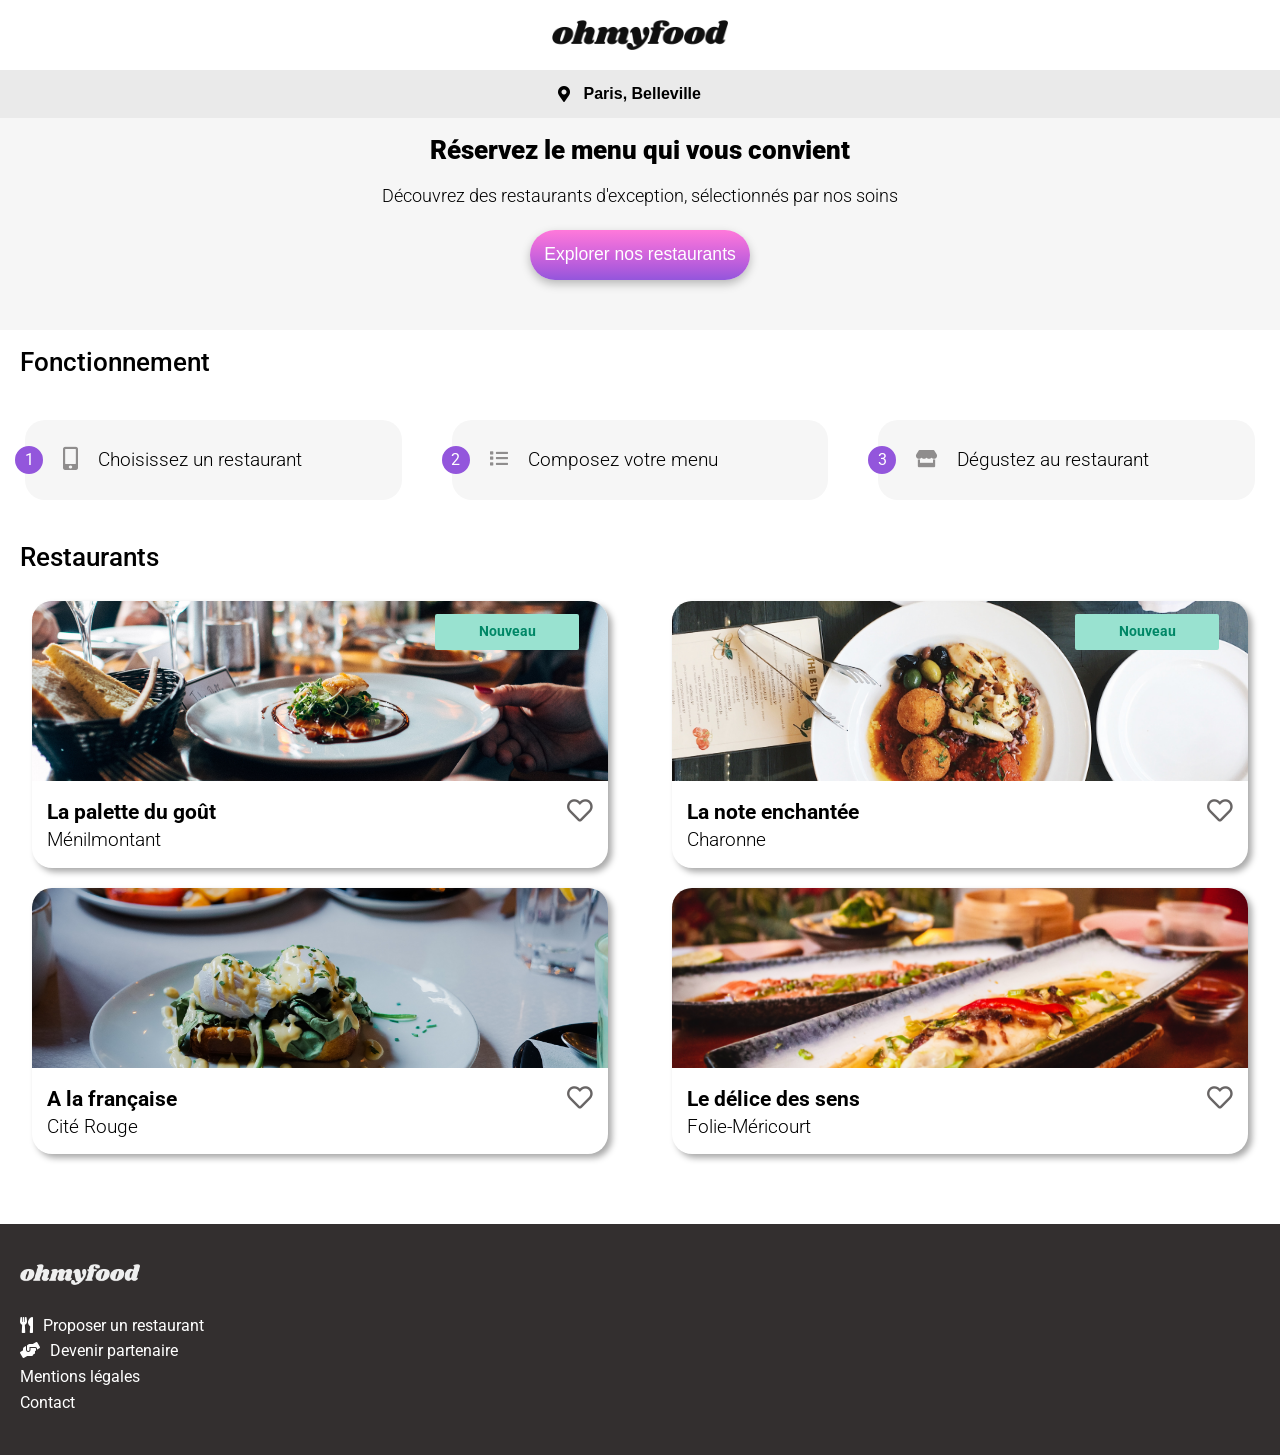
==== index.html @ 9659129e "- Finalisation des retouches de tout les pages - Gestion de la source d'images" ====
<!DOCTYPE html>
<html lang="fr">
  <head>
    <meta charset="UTF-8" />
    <meta name="viewport" content="width=device-width, initial-scale=1.0" />
    <link rel="stylesheet" href="/assets/Index.css" />
    <title>Ohmyfood</title>
    <link rel="preconnect" href="https://fonts.googleapis.com" />
    <link rel="preconnect" href="https://fonts.gstatic.com" crossorigin />
    <link
      href="https://fonts.googleapis.com/css2?family=Roboto:wght@300;400;500;900&display=swap"
      rel="stylesheet"
    />
    <link
      href="https://fonts.googleapis.com/css2?family=Shrikhand&display=swap"
      rel="stylesheet"
    />
    <link
      rel="stylesheet"
      href="https://cdnjs.cloudflare.com/ajax/libs/font-awesome/5.15.3/css/all.min.css"
      integrity="sha512-iBBXm8fW90+nuLcSKlbmrPcLa0OT92xO1BIsZ+ywDWZCvqsWgccV3gFoRBv0z+8dLJgyAHIhR35VZc2oM/gI1w=="
      crossorigin="anonymous"
    />
  </head>

  <body>
    <header>
      <img
        class="logo"
        src="/assets/images/logo/ohmyfood.png"
        alt="logo Ohmyfood"
      />
    </header>

    <main>
      <section id="accueil">
        <div class="maps">
          <span>
            <i class="fas fa-map-marker-alt maps__icon"></i>
          </span>
          <span class="maps__search">
            <input
              type="search"
              name="city"
              value=" Paris, Belleville"
              placeholder="Votre ville"
            />
          </span>
        </div>
        <div class="slogan">
          <h1>Réservez le menu qui vous convient</h1>
          <p>
            Découvrez des restaurants d'exception, sélectionnés par nos soins
          </p>
          <span>
            <button class="slogan__btn">Explorer nos restaurants</button>
          </span>
        </div>
      </section>

      <section id="action">
        <h2>Fonctionnement</h2>
        <ul class="action__item">
          <li>
            <div class="action__number">1</div>
            <div class="action__icon">
              <i class="fas fa-mobile-alt fa-lg"></i>
            </div>
            <p>Choisissez un restaurant</p>
          </li>
          <li>
            <div class="action__number">2</div>
            <div class="action__icon"><i class="fas fa-list"></i></div>
            <p>Composez votre menu</p>
          </li>
          <li>
            <div class="action__number">3</div>
            <div class="action__icon"><i class="fas fa-store"></i></div>
            <p>Dégustez au restaurant</p>
          </li>
        </ul>
      </section>

      <section>
        <div id="menus_restaurant">
          <h2>Restaurants</h2>
          <div class="menus__cartes">
            <div class="card">
              <div class="btn__card">
                <span class="new"> Nouveau </span>
              </div>
              <figure>
                <a href="/menu/menu_palette_du_gout.html">
                  <img
                    src="/assets/images/restaurants/jay-wennington-N_Y88TWmGwA-unsplash.jpg"
                    alt="palette du goût"
                  />
                </a>
                <figcaption>
                  <div class="carte">
                    <h3>La palette du goût</h3>
                    <span><i class="heart far fa-heart"></i></span>
                  </div>
                  <p>Ménilmontant</p>
                </figcaption>
              </figure>
            </div>

            <div class="card">
              <div class="btn__card">
                <span class="new"> Nouveau </span>
              </div>
              <figure>
                <a href="menu/menu_La_note_enchantee.html">
                  <img
                    src="/assets/images/restaurants/stil-u2Lp8tXIcjw-unsplash.jpg"
                    alt="la note enchantée"
                  />
                </a>
                <figcaption>
                  <div class="carte">
                    <h3>La note enchantée</h3>
                    <span> <i class="heart far fa-heart"></i></span>
                  </div>
                  <p>Charonne</p>
                </figcaption>
              </figure>
            </div>

            <div class="card">
              <div class="btn__card"></div>
              <figure>
                <a href="/menu/menu_a_la_francaise.html">
                  <img
                    src="/assets/images/restaurants/toa-heftiba-DQKerTsQwi0-unsplash.jpg"
                    alt="à la française"
                  />
                </a>
                <figcaption>
                  <div class="carte">
                    <h3>A la française</h3>
                    <span><i class="heart far fa-heart"></i></span>
                  </div>
                  <p>Cité Rouge</p>
                </figcaption>
              </figure>
            </div>

            <div class="card">
              <div class="btn__card"></div>
              <figure>
                <a href="menu/menu_le_delice_des_sens.html">
                  <img
                    src="/assets/images/restaurants/louis-hansel-shotsoflouis-qNBGVyOCY8Q-unsplash.jpg"
                    alt="le délice des sens"
                  />
                </a>
                <figcaption>
                  <div class="carte">
                    <h3>Le délice des sens</h3>
                    <span><i class="heart far fa-heart"></i></span>
                  </div>
                  <p>Folie-Méricourt</p>
                </figcaption>
              </figure>
            </div>
          </div>
        </div>
      </section>
    </main>

    <footer>
      <img
        class="logo"
        src="/assets/images/logo/ohmyfood.png"
        alt="logo Restaurant"
      />
      <ul>
        <li>
          <a href="#"><i class="fas fa-utensils"></i>Proposer un restaurant</a>
        </li>
        <li>
          <a href="#"><i class="fas fa-hands-helping"></i>Devenir partenaire</a>
        </li>
        <li><a href="#">Mentions légales</a></li>
        <li>
          <a href="mailto:contact@ohmyfood.com?subject=&body=">Contact</a>
        </li>
      </ul>
    </footer>
  </body>
</html>
---- assets/Index.css ----
@keyframes fadein {
  from {
    opacity: 0;
  }
  to {
    opacity: 1;
  }
}
@keyframes fadeInUp {
  0% {
    opacity: 0;
    transform: translateY(40px);
  }
  100% {
    opacity: 1;
    transform: translateY(0);
  }
}
/* Coloration coeur */
@keyframes heart {
  0% {
    opacity: 0;
  }
  50% {
    opacity: 0.5;
  }
  100% {
    opacity: 1;
  }
}
/* Box sizing*/
* {
  box-sizing: border-box;
  margin: 0;
  padding: 0;
}

/* List*/
ul {
  list-style: none;
}

/*Media*/
img {
  max-width: 100%;
  padding: 0;
}

a {
  text-decoration: none;
  color: black;
  cursor: pointer;
}

/*Polices et size*/
body,
html {
  font-family: "Roboto", sans-serif;
  font-size: 1rem;
  line-height: 1.6rem;
  font-weight: 400;
}

h1 {
  font-weight: 900;
  font-size: 1.6rem;
  padding: 20px 40px;
}

h2 {
  font-weight: 500;
  font-size: 1.6rem;
  padding: 20px 20px;
}

figcaption,
p {
  font-family: "Roboto";
  font-size: 1.2em;
  font-weight: 300;
}

h3 {
  font-family: "Roboto";
  font-size: 1.3rem;
  font-weight: 700;
}

p {
  font-size: 1.2rem;
}

.num {
  font-weight: bold;
}

/*Code couleur*/
/* font */
/* Margin */
/* MediaQuery*/

header {
  width: 100%;
  margin-top: 20px;
  margin-bottom: 20px;
  display: flex;
  justify-content: center;
  align-items: center;
}
header .logo {
  height: 1.9rem;
}

.maps {
  background: #eaeaea;
  display: flex;
  justify-content: center;
  flex: 1;
  align-items: center;
}
.maps__icon {
  width: 15px;
}
.maps__search input {
  width: 150px;
  border: none;
  outline: none;
  background-color: #eaeaea;
  font-size: 1rem;
  padding: 15px 0px 15px 0px;
  text-align: center;
  font-weight: bold;
}

#accueil {
  background: #f6f6f6;
  width: 100%;
}

.slogan {
  text-align: center;
}
.slogan p {
  font-size: 1.1em;
}
.slogan__btn {
  background: linear-gradient(
    to bottom,
    #ff79da,
    #e86edb,
    #cf64dc,
    #b35cdc,
    #9356dc
  );
  border: 1px solid transparent;
  border-radius: 30px;
  color: white;
  width: 220px;
  height: 50px;
  font-size: 1.1rem;
  border: none;
  cursor: pointer;
  font-weight: 500;
  box-shadow: 0px 4px 10px 0px #00000040;
  margin: 20px 0 50px;
}
.slogan button:hover {
  background-color: #ae80e5;
  background-blend-mode: lighten;
  box-shadow: 4px 4px 10px 4px #00000040;
}

.action h2 {
  padding: 40px 0 10px 20px;
}
@media screen and (min-width: 768px) {
  .action h2 {
    text-align: center;
  }
}
.action ul {
  margin: 20px auto;
}
@media screen and (min-width: 1400px) {
  .action ul {
    justify-content: space-between;
    max-width: 1400px;
  }
}
.action p {
  font-weight: bold;
  font-size: 1.1rem;
}
.action__item li:hover {
  cursor: pointer;
}
.action__item li:hover .action__icon {
  color: #9356dc;
}
.action__item li {
  width: 90%;
  height: 80px;
  display: flex;
  justify-content: flex-start;
  flex: 1;
  flex-direction: row;
  align-items: center;
  margin: 25px;
  border-radius: 20px;
  background: #f6f6f6;
}
.action__icon {
  margin-left: 10px;
  margin-right: 20px;
  color: #8f8d8d;
  font-size: 1.1em;
}
.action__number {
  display: flex;
  justify-content: center;
  align-items: center;
  background: #9356dc;
  color: #fff;
  border-radius: 50%;
  border: 2px solid #9356dc;
  width: 28px;
  height: 28px;
  position: relative;
  right: 10px;
}
@media screen and (min-width: 768px) {
  .action__item {
    display: flex;
    align-items: center;
  }
}

.menus_restaurant {
  background: #f2f2f2;
  display: flex;
  flex: 1;
  flex-direction: column;
  padding-bottom: 30px;
}
.menus_restaurant h2 {
  padding-top: 45px;
}
.menus_restaurant p {
  font-size: 1.1rem;
}
@media screen and (min-width: 768px) {
  .menus_restaurant {
    align-items: center;
  }
}

@media screen and (min-width: 768px) {
  .menus__cartes {
    display: flex;
    flex-wrap: wrap;
    justify-content: space-around;
  }
}
@media screen and (min-width: 1900px) {
  .menus__cartes {
    flex-wrap: wrap;
    max-width: 1400px;
  }
}

.card {
  border-radius: 20px;
  box-shadow: 4px 4px 6px #aaa;
  margin: 10px;
  position: relative;
  background: #fff;
}
@media screen and (min-width: 768px) {
  .card {
    width: 75vw;
  }
}
@media screen and (min-width: 1024px) {
  .card {
    max-width: 45vw;
    padding: 0;
    margin: 10px;
  }
}
@media screen and (min-width: 1400px) {
  .card {
    max-width: 640px;
  }
}
.card img {
  object-fit: cover;
  border-top-left-radius: 20px;
  border-top-right-radius: 20px;
  width: 100%;
  height: 100%;
  max-height: 180px;
}
.card .new {
  color: #008766;
  background: #99e2d0;
  border: 5px solid #99e2d0;
  border-radius: 2px;
  position: absolute;
  right: 5%;
  top: 5%;
  font-weight: bold;
  font-size: 14px;
  width: 25%;
  text-align: center;
  animation: clignote 2s linear infinite;
}

.carte {
  display: flex;
  justify-content: space-between;
  flex: 1;
  align-items: center;
}
.carte .heart {
  color: #686565;
  font-size: 1.6rem;
}
.carte .heart:hover {
  cursor: pointer;
  animation: heart 3s infinite;
  background: linear-gradient(
    to bottom,
    #ff79da,
    #e86edb,
    #cf64dc,
    #b35cdc,
    #9356dc
  );
  background-clip: text;
  -webkit-background-clip: text;
  -webkit-text-fill-color: transparent;
  font-weight: bold;
}

.card figure {
  width: 100%;
  margin: 0px;
}
.card figure:hover {
  background-blend-mode: lighten;
  box-shadow: 2px 6px 20px #999999;
  border-radius: 20px;
}

.card figcaption {
  padding: 10px 15px 15px 15px;
}

footer {
  background-color: #332f2f;
  margin-top: 45px;
  padding-left: 20px;
  padding-top: 40px;
  padding-bottom: 20px;
  margin-top: 60px;
}
footer img {
  height: 1.3rem;
  filter: invert(100%);
}
footer ul {
  margin: 20px auto;
}
footer li {
  list-style-type: none;
}
footer a {
  color: white;
  text-decoration: none;
}
footer i {
  margin-right: 10px;
}

/*Header logo idem home +fleche retour Menu*/
header i {
  position: absolute;
  left: 1rem;
  margin-top: -5px;
}

/*Main Menu*/
.header__img img {
  object-fit: cover;
  width: 100%;
  height: 250px;
}

/* Titre Menu*/
.menus__title {
  font-family: Shrikhand, sans-serif;
  font-size: 0.8rem;
  text-align: left;
  display: flex;
  justify-content: space-between;
  flex: 1;
  align-items: center;
  padding: 10px 20px 10px 0;
}
@media screen and (min-width: 1024px) {
  .menus__title {
    justify-content: center;
  }
}
.menus__title .heart {
  color: #686565;
  font-size: 1.6rem;
}
.menus__title .heart:hover {
  cursor: pointer;
  animation: heart 3s infinite;
  background: linear-gradient(
    to bottom,
    #ff79da,
    #e86edb,
    #cf64dc,
    #b35cdc,
    #9356dc
  );
  background-clip: text;
  -webkit-background-clip: text;
  -webkit-text-fill-color: transparent;
  font-weight: bold;
}

/* Carte menu*/
.main__menu {
  background-color: #f6f6f6;
  border-top-left-radius: 25px;
  border-top-right-radius: 25px;
  width: 100%;
  position: relative;
  margin-top: -50px;
}

@media screen and (min-width: 1024px) {
  .full__menu {
    display: flex;
    justify-content: space-around;
    align-items: center;
  }
}

.menu__title {
  margin-top: 20px;
}
.menu__title ::after {
  content: "";
  display: block;
  margin-top: 5px;
  width: 2rem;
  height: 0.2rem;
  background-color: #99e2d0;
  animation: progress 2s;
  animation-fill-mode: both;
}

.meals {
  background-color: #fff;
  border-radius: 15px;
  margin: 10px;
  padding: 10px;
  box-shadow: 4px 4px 6px #aaa;
  position: relative;
  cursor: pointer;
  white-space: nowrap;
  text-overflow: ellipsis;
  overflow: hidden;
  transition: padding-right 450ms ease-in-out;
}
.meals h4 {
  font-family: "Roboto";
  font-size: 1rem;
  overflow: hidden;
  text-overflow: ellipsis;
}
.meals p {
  font-size: 0.8rem;
}
.meals:hover {
  padding-right: 75px;
  box-shadow: 5px 5px 5px #000;
}
.meals:hover .cross {
  opacity: 1;
  transform: translate(-50px);
}
.meals:hover .fa-check-circle {
  animation: rotate 2s;
}
@media screen and (min-width: 1024px) {
  .meals {
    width: 300px;
  }
}

.delay1 {
  animation: fadeInUp 1s ease-in-out;
}

.delay2 {
  animation: fadeInUp 2s ease-in-out;
}

.delay3 {
  animation: fadeInUp 3s ease-in-out;
}

.delay4 {
  animation: fadeInUp 4s ease-in-out;
}

.full__menu h3 {
  text-transform: uppercase;
  font-weight: lighter;
  padding-left: 15px;
  margin-top: 10px;
}

.cross {
  display: flex;
  justify-content: center;
  flex: 1;
  align-items: center;
  background-color: #99e2d0;
  width: 50px;
  height: 69px;
  border-top-right-radius: 15px;
  border-bottom-right-radius: 15px;
  position: absolute;
  padding: 20px;
  right: -50px;
  top: 0;
  opacity: 0;
  transition: transform 330ms ease-in-out;
}
.cross .fa-check-circle {
  color: #fff;
  transition: transform 500ms ease-in-out;
}

.last__line {
  display: flex;
  justify-content: space-between;
  align-items: center;
  line-height: 1.2em;
}

.last__line p {
  margin: 0;
  white-space: nowrap;
  text-overflow: ellipsis;
  overflow: hidden;
}
@media screen and (min-width: 1400px) {
  .last__line p {
    padding-right: 20px;
  }
}

.last__line span {
  margin-right: 2px;
}

.btn__order button {
  background: linear-gradient(
    to bottom,
    #ff79da,
    #e86edb,
    #cf64dc,
    #b35cdc,
    #9356dc
  );
  border: 1px solid transparent;
  border-radius: 30px;
  color: white;
  width: 220px;
  height: 50px;
  font-size: 1.1rem;
  border: none;
  cursor: pointer;
  font-weight: 500;
  box-shadow: 4px 4px 6px #332f2f;
  text-align: center;
  margin: 30px 0;
}
@media screen and (min-width: 1400px) {
  .btn__order button {
    max-width: 200px;
  }
}
.btn__order button:hover {
  background-color: #ae80e5;
  background-blend-mode: lighten;
  box-shadow: 11px 9px 11px #000;
}

.btn__order {
  display: flex;
  justify-content: center;
}

footer {
  background-color: #332f2f;
  margin-top: 45px;
  padding-left: 20px;
  padding-top: 40px;
  padding-bottom: 20px;
  margin-top: 60px;
}
footer img {
  height: 1.3rem;
  filter: invert(100%);
}
footer ul {
  margin: 20px auto;
}
footer li {
  list-style-type: none;
}
footer a {
  color: white;
  text-decoration: none;
}
footer i {
  margin-right: 10px;
}
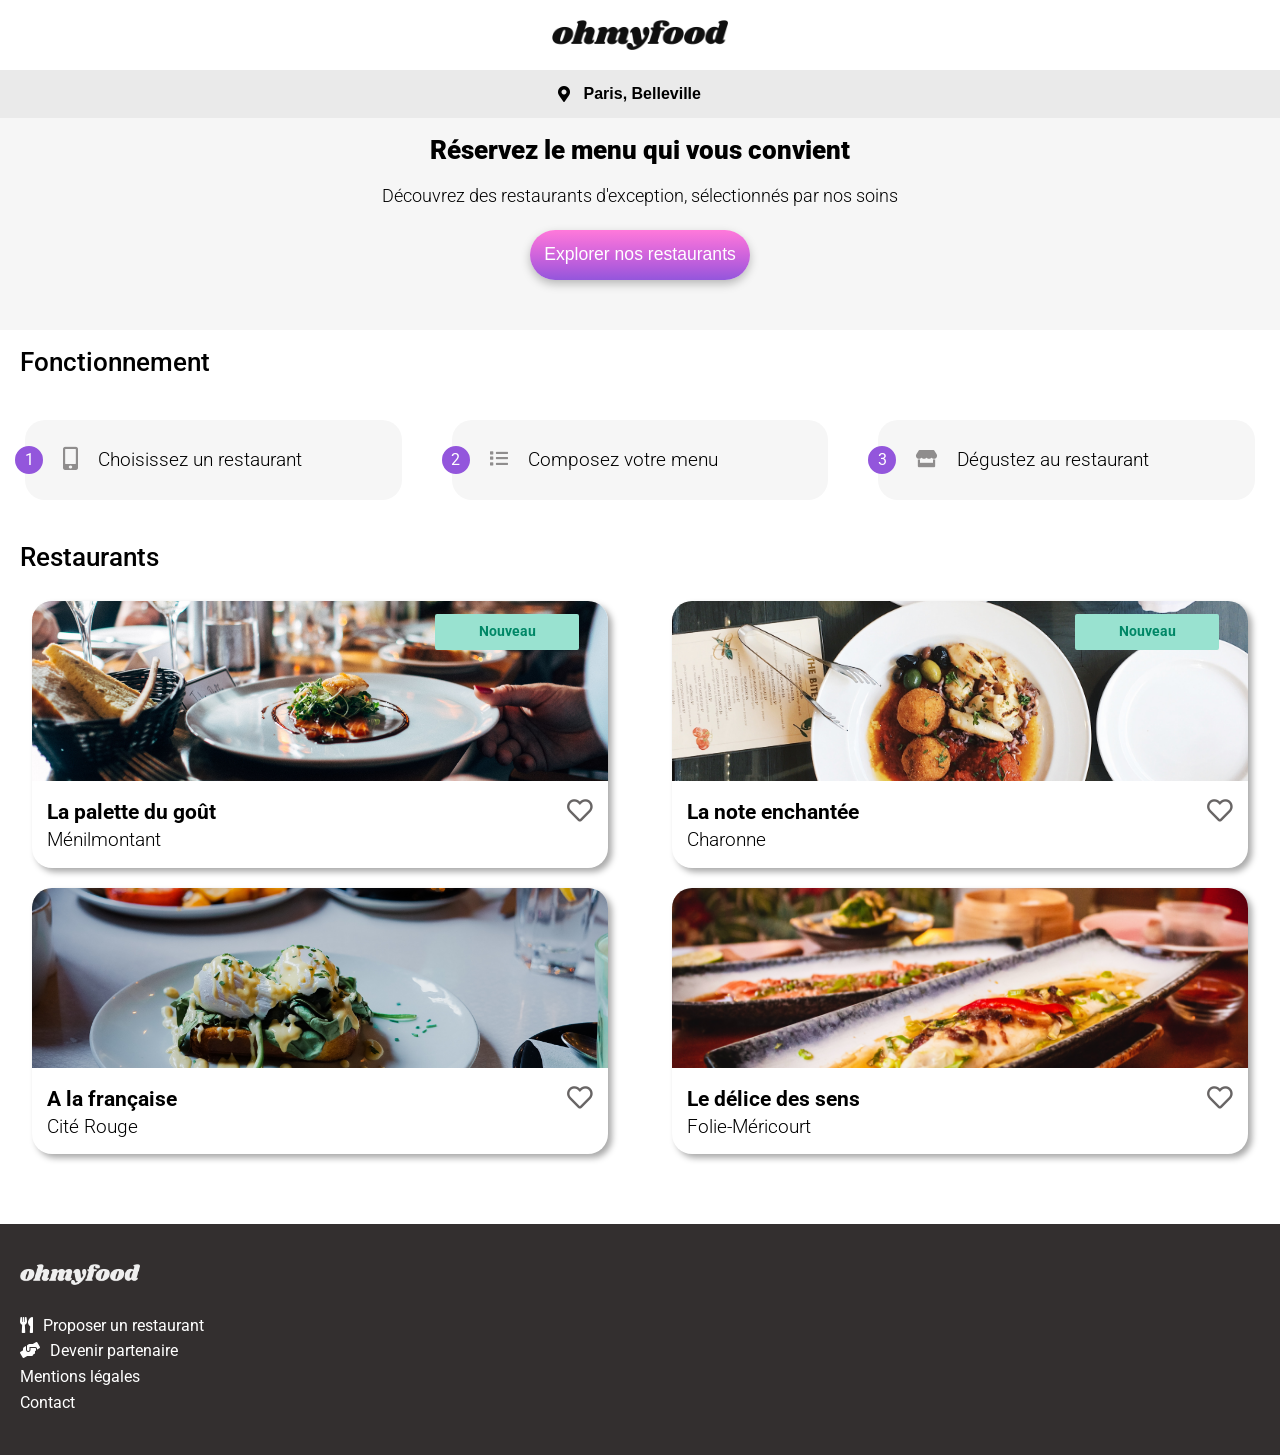
==== commit 86cd33cd: "page de chargement" ====
--- a/index.html
+++ b/index.html
@@ -24,169 +24,178 @@
   </head>
 
   <body>
-    <header>
-      <img
-        class="logo"
-        src="/assets/images/logo/ohmyfood.png"
-        alt="logo Ohmyfood"
-      />
-    </header>
-
-    <main>
-      <section id="accueil">
-        <div class="maps">
-          <span>
-            <i class="fas fa-map-marker-alt maps__icon"></i>
-          </span>
-          <span class="maps__search">
-            <input
-              type="search"
-              name="city"
-              value=" Paris, Belleville"
-              placeholder="Votre ville"
-            />
-          </span>
-        </div>
-        <div class="slogan">
-          <h1>Réservez le menu qui vous convient</h1>
-          <p>
-            Découvrez des restaurants d'exception, sélectionnés par nos soins
-          </p>
-          <span>
-            <button class="slogan__btn">Explorer nos restaurants</button>
-          </span>
-        </div>
-      </section>
-
-      <section id="action">
-        <h2>Fonctionnement</h2>
-        <ul class="action__item">
+    <div class="chargement-content">
+      <div class="chargement"></div>
+    </div>
+    <div class="content">
+      <header>
+        <img
+          class="logo"
+          src="/assets/images/logo/ohmyfood.png"
+          alt="logo Ohmyfood"
+        />
+      </header>
+
+      <main>
+        <section id="accueil">
+          <div class="maps">
+            <span>
+              <i class="fas fa-map-marker-alt maps__icon"></i>
+            </span>
+            <span class="maps__search">
+              <input
+                type="search"
+                name="city"
+                value=" Paris, Belleville"
+                placeholder="Votre ville"
+              />
+            </span>
+          </div>
+          <div class="slogan">
+            <h1>Réservez le menu qui vous convient</h1>
+            <p>
+              Découvrez des restaurants d'exception, sélectionnés par nos soins
+            </p>
+            <span>
+              <button class="slogan__btn">Explorer nos restaurants</button>
+            </span>
+          </div>
+        </section>
+
+        <section id="action">
+          <h2>Fonctionnement</h2>
+          <ul class="action__item">
+            <li>
+              <div class="action__number">1</div>
+              <div class="action__icon">
+                <i class="fas fa-mobile-alt fa-lg"></i>
+              </div>
+              <p>Choisissez un restaurant</p>
+            </li>
+            <li>
+              <div class="action__number">2</div>
+              <div class="action__icon"><i class="fas fa-list"></i></div>
+              <p>Composez votre menu</p>
+            </li>
+            <li>
+              <div class="action__number">3</div>
+              <div class="action__icon"><i class="fas fa-store"></i></div>
+              <p>Dégustez au restaurant</p>
+            </li>
+          </ul>
+        </section>
+
+        <section>
+          <div id="menus_restaurant">
+            <h2>Restaurants</h2>
+            <div class="menus__cartes">
+              <div class="card">
+                <div class="btn__card">
+                  <span class="new"> Nouveau </span>
+                </div>
+                <figure>
+                  <a href="/menu/menu_palette_du_gout.html">
+                    <img
+                      src="/assets/images/restaurants/jay-wennington-N_Y88TWmGwA-unsplash.jpg"
+                      alt="palette du goût"
+                    />
+                  </a>
+                  <figcaption>
+                    <div class="carte">
+                      <h3>La palette du goût</h3>
+                      <span><i class="heart far fa-heart"></i></span>
+                    </div>
+                    <p>Ménilmontant</p>
+                  </figcaption>
+                </figure>
+              </div>
+
+              <div class="card">
+                <div class="btn__card">
+                  <span class="new"> Nouveau </span>
+                </div>
+                <figure>
+                  <a href="menu/menu_La_note_enchantee.html">
+                    <img
+                      src="/assets/images/restaurants/stil-u2Lp8tXIcjw-unsplash.jpg"
+                      alt="la note enchantée"
+                    />
+                  </a>
+                  <figcaption>
+                    <div class="carte">
+                      <h3>La note enchantée</h3>
+                      <span> <i class="heart far fa-heart"></i></span>
+                    </div>
+                    <p>Charonne</p>
+                  </figcaption>
+                </figure>
+              </div>
+
+              <div class="card">
+                <div class="btn__card"></div>
+                <figure>
+                  <a href="/menu/menu_a_la_francaise.html">
+                    <img
+                      src="/assets/images/restaurants/toa-heftiba-DQKerTsQwi0-unsplash.jpg"
+                      alt="à la française"
+                    />
+                  </a>
+                  <figcaption>
+                    <div class="carte">
+                      <h3>A la française</h3>
+                      <span><i class="heart far fa-heart"></i></span>
+                    </div>
+                    <p>Cité Rouge</p>
+                  </figcaption>
+                </figure>
+              </div>
+
+              <div class="card">
+                <div class="btn__card"></div>
+                <figure>
+                  <a href="menu/menu_le_delice_des_sens.html">
+                    <img
+                      src="/assets/images/restaurants/louis-hansel-shotsoflouis-qNBGVyOCY8Q-unsplash.jpg"
+                      alt="le délice des sens"
+                    />
+                  </a>
+                  <figcaption>
+                    <div class="carte">
+                      <h3>Le délice des sens</h3>
+                      <span><i class="heart far fa-heart"></i></span>
+                    </div>
+                    <p>Folie-Méricourt</p>
+                  </figcaption>
+                </figure>
+              </div>
+            </div>
+          </div>
+        </section>
+      </main>
+
+      <footer>
+        <img
+          class="logo"
+          src="/assets/images/logo/ohmyfood.png"
+          alt="logo Restaurant"
+        />
+        <ul>
           <li>
-            <div class="action__number">1</div>
-            <div class="action__icon">
-              <i class="fas fa-mobile-alt fa-lg"></i>
-            </div>
-            <p>Choisissez un restaurant</p>
+            <a href="#"
+              ><i class="fas fa-utensils"></i>Proposer un restaurant</a
+            >
           </li>
           <li>
-            <div class="action__number">2</div>
-            <div class="action__icon"><i class="fas fa-list"></i></div>
-            <p>Composez votre menu</p>
+            <a href="#"
+              ><i class="fas fa-hands-helping"></i>Devenir partenaire</a
+            >
           </li>
+          <li><a href="#">Mentions légales</a></li>
           <li>
-            <div class="action__number">3</div>
-            <div class="action__icon"><i class="fas fa-store"></i></div>
-            <p>Dégustez au restaurant</p>
+            <a href="mailto:contact@ohmyfood.com?subject=&body=">Contact</a>
           </li>
         </ul>
-      </section>
-
-      <section>
-        <div id="menus_restaurant">
-          <h2>Restaurants</h2>
-          <div class="menus__cartes">
-            <div class="card">
-              <div class="btn__card">
-                <span class="new"> Nouveau </span>
-              </div>
-              <figure>
-                <a href="/menu/menu_palette_du_gout.html">
-                  <img
-                    src="/assets/images/restaurants/jay-wennington-N_Y88TWmGwA-unsplash.jpg"
-                    alt="palette du goût"
-                  />
-                </a>
-                <figcaption>
-                  <div class="carte">
-                    <h3>La palette du goût</h3>
-                    <span><i class="heart far fa-heart"></i></span>
-                  </div>
-                  <p>Ménilmontant</p>
-                </figcaption>
-              </figure>
-            </div>
-
-            <div class="card">
-              <div class="btn__card">
-                <span class="new"> Nouveau </span>
-              </div>
-              <figure>
-                <a href="menu/menu_La_note_enchantee.html">
-                  <img
-                    src="/assets/images/restaurants/stil-u2Lp8tXIcjw-unsplash.jpg"
-                    alt="la note enchantée"
-                  />
-                </a>
-                <figcaption>
-                  <div class="carte">
-                    <h3>La note enchantée</h3>
-                    <span> <i class="heart far fa-heart"></i></span>
-                  </div>
-                  <p>Charonne</p>
-                </figcaption>
-              </figure>
-            </div>
-
-            <div class="card">
-              <div class="btn__card"></div>
-              <figure>
-                <a href="/menu/menu_a_la_francaise.html">
-                  <img
-                    src="/assets/images/restaurants/toa-heftiba-DQKerTsQwi0-unsplash.jpg"
-                    alt="à la française"
-                  />
-                </a>
-                <figcaption>
-                  <div class="carte">
-                    <h3>A la française</h3>
-                    <span><i class="heart far fa-heart"></i></span>
-                  </div>
-                  <p>Cité Rouge</p>
-                </figcaption>
-              </figure>
-            </div>
-
-            <div class="card">
-              <div class="btn__card"></div>
-              <figure>
-                <a href="menu/menu_le_delice_des_sens.html">
-                  <img
-                    src="/assets/images/restaurants/louis-hansel-shotsoflouis-qNBGVyOCY8Q-unsplash.jpg"
-                    alt="le délice des sens"
-                  />
-                </a>
-                <figcaption>
-                  <div class="carte">
-                    <h3>Le délice des sens</h3>
-                    <span><i class="heart far fa-heart"></i></span>
-                  </div>
-                  <p>Folie-Méricourt</p>
-                </figcaption>
-              </figure>
-            </div>
-          </div>
-        </div>
-      </section>
-    </main>
-
-    <footer>
-      <img
-        class="logo"
-        src="/assets/images/logo/ohmyfood.png"
-        alt="logo Restaurant"
-      />
-      <ul>
-        <li>
-          <a href="#"><i class="fas fa-utensils"></i>Proposer un restaurant</a>
-        </li>
-        <li>
-          <a href="#"><i class="fas fa-hands-helping"></i>Devenir partenaire</a>
-        </li>
-        <li><a href="#">Mentions légales</a></li>
-        <li>
-          <a href="mailto:contact@ohmyfood.com?subject=&body=">Contact</a>
-        </li>
-      </ul>
-    </footer>
+      </footer>
+    </div>
   </body>
 </html>
--- a/assets/Index.css
+++ b/assets/Index.css
@@ -635,3 +635,59 @@
 footer i {
   margin-right: 10px;
 }
+
+.chargement-content {
+  position: fixed;
+  top: 0;
+  left: 0;
+  width: 100%;
+  height: 100%;
+  display: flex;
+  justify-content: center;
+  align-items: center;
+  background-color: #ffffff;
+  z-index: 100;
+  animation: fadeOut 4s forwards;
+}
+
+.chargement {
+  width: 50px;
+  height: 50px;
+  border: 5px solid #ccc;
+  border-top: 5px solid #3498db;
+  border-radius: 50%;
+  animation: spin 1s linear infinite;
+}
+
+.content {
+  opacity: 0;
+  animation: fadeIn 0.5s 3s forwards;
+}
+
+@keyframes spin {
+  0% {
+    transform: rotate(0deg);
+  }
+  100% {
+    transform: rotate(360deg);
+  }
+}
+
+@keyframes fadeOut {
+  0% {
+    opacity: 1;
+  }
+  100% {
+    opacity: 0;
+    visibility: hidden;
+  }
+}
+
+@keyframes fadeIn {
+  0% {
+    opacity: 0;
+  }
+  100% {
+    opacity: 1;
+  }
+}
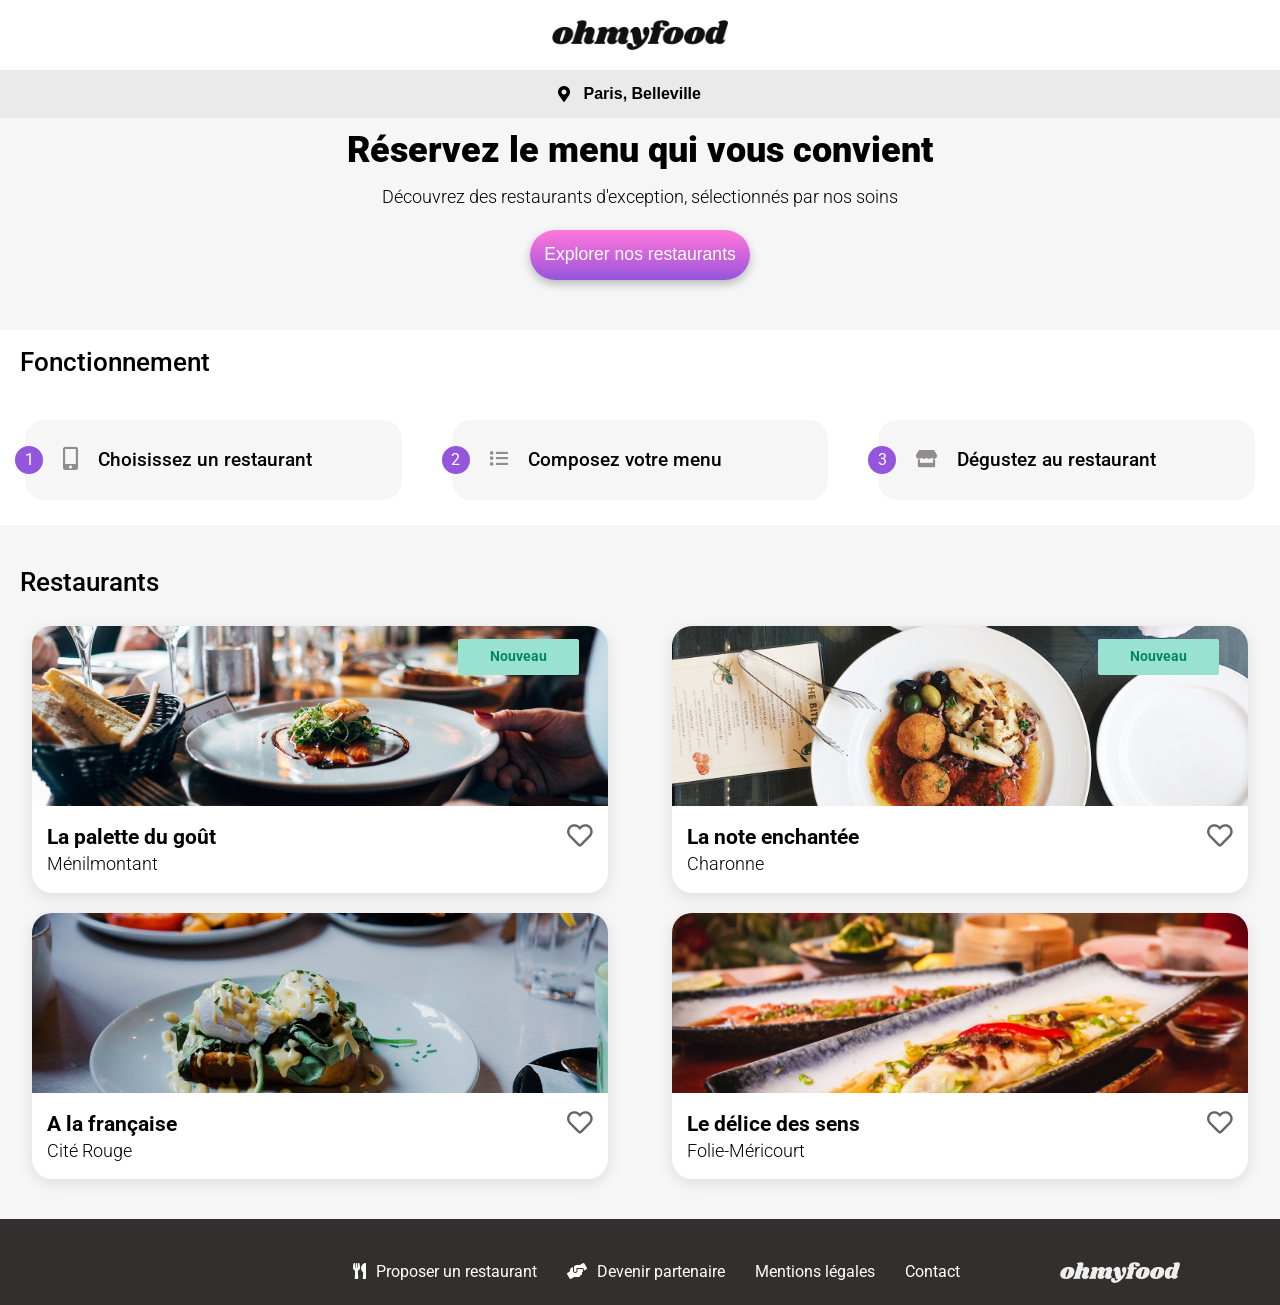
==== commit 5230511c: "test gitpages" ====
--- a/index.html
+++ b/index.html
@@ -3,7 +3,7 @@
   <head>
     <meta charset="UTF-8" />
     <meta name="viewport" content="width=device-width, initial-scale=1.0" />
-    <link rel="stylesheet" href="/assets/Index.css" />
+    <link rel="stylesheet" href="./assets/Index.css" />
     <title>Ohmyfood</title>
     <link rel="preconnect" href="https://fonts.googleapis.com" />
     <link rel="preconnect" href="https://fonts.gstatic.com" crossorigin />
@@ -94,9 +94,9 @@
                   <span class="new"> Nouveau </span>
                 </div>
                 <figure>
-                  <a href="/menu/menu_palette_du_gout.html">
-                    <img
-                      src="/assets/images/restaurants/jay-wennington-N_Y88TWmGwA-unsplash.jpg"
+                  <a href="/menu/menupalette.html">
+                    <img
+                      src="./assets/images/restaurants/jay-wennington-N_Y88TWmGwA-unsplash.jpg"
                       alt="palette du goût"
                     />
                   </a>
--- a/assets/Index.css
+++ b/assets/Index.css
@@ -9,7 +9,7 @@
 @keyframes fadeInUp {
   0% {
     opacity: 0;
-    transform: translateY(40px);
+    transform: translateY(-40px);
   }
   100% {
     opacity: 1;
@@ -20,9 +20,6 @@
 @keyframes heart {
   0% {
     opacity: 0;
-  }
-  50% {
-    opacity: 0.5;
   }
   100% {
     opacity: 1;
@@ -63,7 +60,7 @@
 
 h1 {
   font-weight: 900;
-  font-size: 1.6rem;
+  font-size: 36px;
   padding: 20px 40px;
 }
 
@@ -141,7 +138,7 @@
   text-align: center;
 }
 .slogan p {
-  font-size: 1.1em;
+  font-size: 18px;
 }
 .slogan__btn {
   background: linear-gradient(
@@ -170,6 +167,13 @@
   box-shadow: 4px 4px 10px 4px #00000040;
 }
 
+#action {
+  width: 100%;
+}
+#action p {
+  font-weight: 500;
+}
+
 .action h2 {
   padding: 40px 0 10px 20px;
 }
@@ -234,18 +238,27 @@
     align-items: center;
   }
 }
-
-.menus_restaurant {
-  background: #f2f2f2;
-  display: flex;
-  flex: 1;
+@media screen and (max-width: 768px) {
+  .menus__cartes {
+    display: flex;
+    flex-direction: column;
+    gap: 5px;
+  }
+  h1 {
+    font-size: 24px;
+  }
+}
+
+#menus_restaurant {
+  background: #f6f6f6;
+  display: flex;
   flex-direction: column;
-  padding-bottom: 30px;
-}
-.menus_restaurant h2 {
+  padding-bottom: 80px;
+}
+#menus_restaurant h2 {
   padding-top: 45px;
 }
-.menus_restaurant p {
+#menus_restaurant p {
   font-size: 1.1rem;
 }
 @media screen and (min-width: 768px) {
@@ -264,13 +277,12 @@
 @media screen and (min-width: 1900px) {
   .menus__cartes {
     flex-wrap: wrap;
-    max-width: 1400px;
   }
 }
 
 .card {
   border-radius: 20px;
-  box-shadow: 4px 4px 6px #aaa;
+  box-shadow: 0px 4.01px 15.04px 0px #0000001a;
   margin: 10px;
   position: relative;
   background: #fff;
@@ -285,6 +297,12 @@
     max-width: 45vw;
     padding: 0;
     margin: 10px;
+  }
+}
+
+@media screen and (max-width: 1024px) {
+  .full__menu h3 {
+    padding-left: 15px;
   }
 }
 @media screen and (min-width: 1400px) {
@@ -310,7 +328,7 @@
   top: 5%;
   font-weight: bold;
   font-size: 14px;
-  width: 25%;
+  width: 21%;
   text-align: center;
   animation: clignote 2s linear infinite;
 }
@@ -348,7 +366,7 @@
 }
 .card figure:hover {
   background-blend-mode: lighten;
-  box-shadow: 2px 6px 20px #999999;
+  box-shadow: 4px 4px 6px #aaa;
   border-radius: 20px;
 }
 
@@ -356,20 +374,10 @@
   padding: 10px 15px 15px 15px;
 }
 
-footer {
-  background-color: #332f2f;
-  margin-top: 45px;
-  padding-left: 20px;
-  padding-top: 40px;
-  padding-bottom: 20px;
-  margin-top: 60px;
-}
 footer img {
   height: 1.3rem;
   filter: invert(100%);
-}
-footer ul {
-  margin: 20px auto;
+  margin-bottom: 20px;
 }
 footer li {
   list-style-type: none;
@@ -448,6 +456,82 @@
     display: flex;
     justify-content: space-around;
     align-items: center;
+    flex-direction: column;
+  }
+
+  #menus_restaurant {
+    padding-bottom: 30px;
+  }
+  .main__menu {
+    width: 80%;
+    display: flex;
+    flex-direction: column;
+    align-items: center;
+  }
+  .menuentree {
+    width: 600px;
+    display: flex;
+    flex-direction: column;
+    align-items: center;
+  }
+  .menuplats {
+    width: 600px;
+    display: flex;
+    flex-direction: column;
+    align-items: center;
+  }
+  .menudessert {
+    width: 600px;
+    display: flex;
+    flex-direction: column;
+    align-items: center;
+  }
+  .delay1 {
+    width: 100%;
+  }
+
+  .delay2 {
+    width: 100%;
+  }
+
+  .delay3 {
+    width: 100%;
+  }
+
+  .delay4 {
+    width: 100%;
+  }
+
+  .menu__title {
+    width: 100%;
+    display: flex;
+    justify-content: flex-start;
+  }
+  footer {
+    display: flex;
+    align-items: center;
+    flex-direction: row-reverse;
+  }
+
+  footer ul {
+    display: flex;
+    justify-content: flex-end;
+    gap: 30px;
+  }
+  footer img {
+    margin-bottom: 0px;
+    margin-left: 100px;
+    margin-right: 100px;
+  }
+
+  main {
+    width: 100%;
+    display: flex;
+    flex-direction: column;
+    align-items: center;
+  }
+  .command {
+    width: 80%;
   }
 }
 
@@ -470,7 +554,7 @@
   border-radius: 15px;
   margin: 10px;
   padding: 10px;
-  box-shadow: 4px 4px 6px #aaa;
+  box-shadow: 0px 4.01px 15.04px 0px #0000001a;
   position: relative;
   cursor: pointer;
   white-space: nowrap;
@@ -480,16 +564,16 @@
 }
 .meals h4 {
   font-family: "Roboto";
-  font-size: 1rem;
+  font-size: 18px;
   overflow: hidden;
   text-overflow: ellipsis;
 }
 .meals p {
-  font-size: 0.8rem;
+  font-size: 15px;
 }
 .meals:hover {
   padding-right: 75px;
-  box-shadow: 5px 5px 5px #000;
+  box-shadow: 4px 4px 6px #aaa;
 }
 .meals:hover .cross {
   opacity: 1;
@@ -500,7 +584,7 @@
 }
 @media screen and (min-width: 1024px) {
   .meals {
-    width: 300px;
+    max-width: 600px;
   }
 }
 
@@ -523,8 +607,8 @@
 .full__menu h3 {
   text-transform: uppercase;
   font-weight: lighter;
-  padding-left: 15px;
   margin-top: 10px;
+  font-size: 16px;
 }
 
 .cross {
@@ -592,7 +676,7 @@
   font-weight: 500;
   box-shadow: 4px 4px 6px #332f2f;
   text-align: center;
-  margin: 30px 0;
+  margin: 50px 0;
 }
 @media screen and (min-width: 1400px) {
   .btn__order button {
@@ -608,22 +692,23 @@
 .btn__order {
   display: flex;
   justify-content: center;
-}
-
+  background-color: #f6f6f6;
+}
+
+.menudessert {
+  background-color: #f6f6f6;
+  padding-bottom: 1px;
+}
 footer {
   background-color: #332f2f;
-  margin-top: 45px;
   padding-left: 20px;
   padding-top: 40px;
   padding-bottom: 20px;
-  margin-top: 60px;
+  width: 100%;
 }
 footer img {
   height: 1.3rem;
   filter: invert(100%);
-}
-footer ul {
-  margin: 20px auto;
 }
 footer li {
   list-style-type: none;
